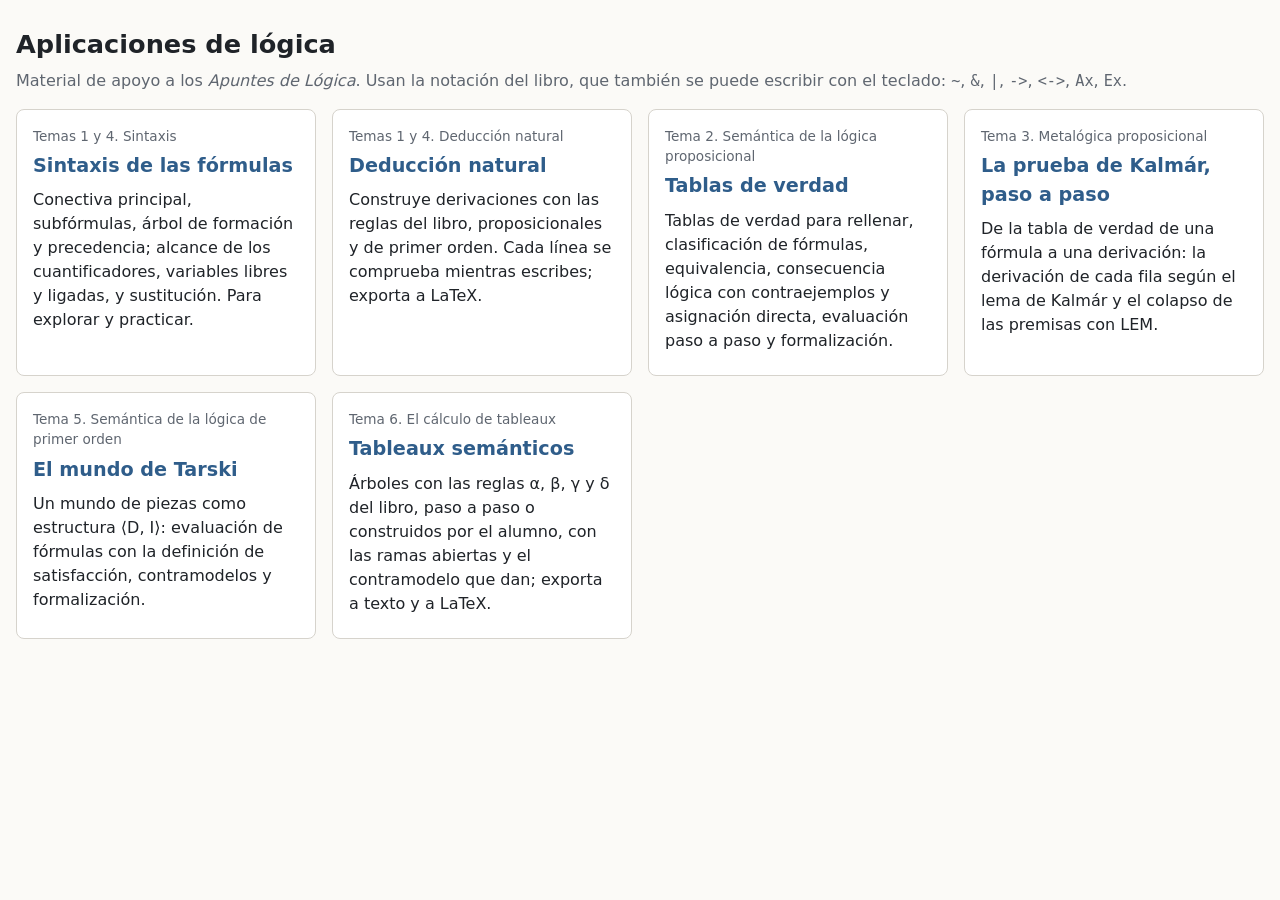
==== index.html @ fde1dd92 "Primera versión pública de las aplicaciones de lógica Seis aplicaciones web para practicar con los A" ====
<!doctype html>
<!-- SPDX-License-Identifier: GPL-3.0-or-later. Copyright (C) 2026 Fernando Soler Toscano -->
<html lang="es">
<head>
  <meta charset="utf-8">
  <meta name="viewport" content="width=device-width, initial-scale=1">
  <title>Aplicaciones de lógica</title>
  <meta name="description" content="Aplicaciones de apoyo a los Apuntes de Lógica (Grado en Filosofía, Universidad de Sevilla).">
  <link rel="stylesheet" href="comun/css/base.css">
  <style>
    .aplicaciones { display: grid; grid-template-columns: repeat(auto-fill, minmax(300px, 1fr)); gap: 16px; }
    .aplicacion { display: block; text-decoration: none; color: var(--texto); margin: 0; }
    .aplicacion:hover { border-color: var(--acento); }
    .aplicacion h2 { color: var(--acento); }
    .aplicacion .tema { font-size: 0.85rem; color: var(--suave); margin: 0 0 6px; }
    .aplicacion p { margin: 0 0 6px; }
  </style>
</head>
<body>
  <header>
    <h1>Aplicaciones de lógica</h1>
    <p class="subtitulo">Material de apoyo a los <i>Apuntes de Lógica</i>. Usan la notación del libro, que también se puede escribir con el teclado: <code>~</code>, <code>&amp;</code>, <code>|</code>, <code>-&gt;</code>, <code>&lt;-&gt;</code>, <code>Ax</code>, <code>Ex</code>.</p>
  </header>

  <main>
    <div class="aplicaciones">
      <a class="bloque aplicacion" href="sintaxis/index.html">
        <p class="tema">Temas 1 y 4. Sintaxis</p>
        <h2>Sintaxis de las fórmulas</h2>
        <p>Conectiva principal, subfórmulas, árbol de formación y precedencia; alcance de los cuantificadores, variables libres y ligadas, y sustitución. Para explorar y practicar.</p>
      </a>
      <a class="bloque aplicacion" href="deduccion/index.html">
        <p class="tema">Temas 1 y 4. Deducción natural</p>
        <h2>Deducción natural</h2>
        <p>Construye derivaciones con las reglas del libro, proposicionales y de primer orden. Cada línea se comprueba mientras escribes; exporta a LaTeX.</p>
      </a>
      <a class="bloque aplicacion" href="tablas/index.html">
        <p class="tema">Tema 2. Semántica de la lógica proposicional</p>
        <h2>Tablas de verdad</h2>
        <p>Tablas de verdad para rellenar, clasificación de fórmulas, equivalencia, consecuencia lógica con contraejemplos y asignación directa, evaluación paso a paso y formalización.</p>
      </a>
      <a class="bloque aplicacion" href="kalmar/index.html">
        <p class="tema">Tema 3. Metalógica proposicional</p>
        <h2>La prueba de Kalmár, paso a paso</h2>
        <p>De la tabla de verdad de una fórmula a una derivación: la derivación de cada fila según el lema de Kalmár y el colapso de las premisas con LEM.</p>
      </a>
      <a class="bloque aplicacion" href="mundo/index.html">
        <p class="tema">Tema 5. Semántica de la lógica de primer orden</p>
        <h2>El mundo de Tarski</h2>
        <p>Un mundo de piezas como estructura ⟨D, I⟩: evaluación de fórmulas con la definición de satisfacción, contramodelos y formalización.</p>
      </a>
      <a class="bloque aplicacion" href="tableaux/index.html">
        <p class="tema">Tema 6. El cálculo de tableaux</p>
        <h2>Tableaux semánticos</h2>
        <p>Árboles con las reglas α, β, γ y δ del libro, paso a paso o construidos por el alumno, con las ramas abiertas y el contramodelo que dan; exporta a texto y a LaTeX.</p>
      </a>
    </div>
  </main>

</body>
</html>
---- comun/css/base.css ----
/* SPDX-License-Identifier: GPL-3.0-or-later
   Copyright (C) 2026 Fernando Soler Toscano */
/* Estilo común de las aplicaciones de lógica */
:root {
  --fondo: #fbfaf7;
  --tarjeta: #ffffff;
  --texto: #1f2328;
  --suave: #5f6670;
  --borde: #d6d3cc;
  --acento: #2f5d8a;
  --acento-suave: #e3ecf5;
  --error: #b42318;
  --error-suave: #fdecea;
  --ok: #1e7d4f;
  --resalte: #fff1b8;
  --resalte-borde: #e0b400;
  --sin: #9aa0a6;
  --f-formula: "STIX Two Math", "Cambria Math", "Latin Modern Math", "Times New Roman", serif;
  /* Colores de las filas (origen de cada línea en el colapso) */
  --o0: #dbe8f5; --o1: #f9e5d7; --o2: #d9ecdf; --o3: #eadff2;
  --o4: #f6edcc; --o5: #d5edee; --o6: #f6dee4; --o7: #e7e9d7;
  --olem: #ecebe8;
  /* Los mismos colores, más intensos, para las franjas y la leyenda */
  --c0: #6b9fd4; --c1: #e8945a; --c2: #5fb07a; --c3: #a77bc9;
  --c4: #d9b52c; --c5: #4fb3b8; --c6: #d9748f; --c7: #9aa25a; --clem: #9a968e;
}
@media (prefers-color-scheme: dark) {
  :root {
    --fondo: #17191c; --tarjeta: #202328; --texto: #e6e6e3; --suave: #a3a8ae;
    --borde: #3a3e44; --acento: #8cb4dc; --acento-suave: #24313d; --error: #f0857a;
    --error-suave: #3a2422; --ok: #6cc59a; --resalte: #4a4122; --resalte-borde: #c9a227; --sin: #6b7178;
    --o0: #324357; --o1: #574032; --o2: #2e483c; --o3: #443954;
    --o4: #534a24; --o5: #29494e; --o6: #533642; --o7: #404432; --olem: #2b2d30;
    --c0: #5b8fc4; --c1: #d8844a; --c2: #4fa06a; --c3: #976bb9;
    --c4: #c9a51c; --c5: #3fa3a8; --c6: #c9647f; --c7: #8a924a; --clem: #8a867e;
  }
}

* { box-sizing: border-box; }
[hidden] { display: none !important; }
body {
  margin: 0; background: var(--fondo); color: var(--texto);
  font-family: system-ui, -apple-system, "Segoe UI", Roboto, sans-serif; line-height: 1.5;
}
header, main, footer { max-width: 1280px; margin: 0 auto; padding: 0 16px; }
header { padding-top: 20px; }
h1 { font-size: 1.6rem; margin: 0.2em 0; }
h2 { font-size: 1.2rem; margin: 0 0 0.4em; }
.subtitulo { margin: 0 0 1em; color: var(--suave); }
footer { color: var(--suave); font-size: 0.85rem; padding: 24px 16px 32px; }
a { color: var(--acento); }

.bloque {
  background: var(--tarjeta); border: 1px solid var(--borde); border-radius: 8px;
  padding: 16px; margin: 0 0 16px;
}
.explica { color: var(--suave); margin-top: 0; }
.desplazable { overflow-x: auto; }

/* Navegación entre aplicaciones */
.volver { font-size: 0.9rem; }
.volver a { text-decoration: none; }

/* Entrada */
label[for="formula"] { font-weight: 600; display: block; margin-bottom: 6px; }
.fila-entrada { display: flex; gap: 8px; flex-wrap: wrap; }
#formula {
  flex: 1 1 320px; font: 1.1rem ui-monospace, "SFMono-Regular", Menlo, Consolas, monospace;
  padding: 8px 10px; border: 1px solid var(--borde); border-radius: 6px; background: var(--fondo); color: var(--texto);
}
button {
  font: inherit; padding: 7px 14px; border-radius: 6px; border: 1px solid var(--acento);
  background: var(--acento); color: #fff; cursor: pointer;
}
@media (prefers-color-scheme: dark) { button { color: #10161c; } }
button:disabled { opacity: 0.4; cursor: default; }
button.secundario, .ejemplos button, .pestanas button, .controles button {
  background: transparent; color: var(--acento);
}
.error { color: var(--error); min-height: 1.4em; margin-top: 6px; }
.ejemplos { display: flex; flex-wrap: wrap; gap: 6px; margin: 4px 0 8px; }
.ejemplos button { font-size: 0.9rem; padding: 4px 10px; }
.ayuda summary { cursor: pointer; color: var(--acento); }
.simbolos td { padding: 2px 8px; font-family: var(--f-formula); font-size: 1.1rem; }
.simbolos code, code { font-family: ui-monospace, Menlo, Consolas, monospace; font-size: 0.95em; }
.tabla-sintaxis { border-collapse: collapse; margin: 4px 0 10px; }
.tabla-sintaxis th, .tabla-sintaxis td { padding: 2px 14px 2px 0; border-bottom: 1px solid var(--borde); text-align: left; }
.tabla-sintaxis thead th { font-size: 0.8rem; font-weight: 600; color: var(--suave); }
.tabla-sintaxis tbody th { font-weight: normal; font-size: 0.92rem; color: var(--suave); }
[data-ayuda-sintaxis] .fo { white-space: nowrap; }
.continuar { margin-top: 12px; }

/* Resumen */
.formula-grande { font-family: var(--f-formula); font-size: 1.4rem; }
.etiqueta { display: inline-block; padding: 1px 8px; border-radius: 10px; font-size: 0.85rem; background: var(--acento-suave); }
.etiqueta.tautologia { background: #dff3e8; color: #135c39; }
.etiqueta.contradiccion { background: var(--error-suave); color: var(--error); }
@media (prefers-color-scheme: dark) { .etiqueta.tautologia { background: #1d3a2b; color: #8fd6b1; } }

/* Tabla de verdad */
.tabla-verdad { border-collapse: collapse; font-family: var(--f-formula); font-size: 1.05rem; }
.tabla-verdad th, .tabla-verdad td { padding: 3px 10px; text-align: center; border-bottom: 1px solid var(--borde); white-space: nowrap; }
.tabla-verdad th { font-weight: normal; border-bottom: 2px solid var(--texto); }
.tabla-verdad .sep { border-left: 2px solid var(--texto); }
.tabla-verdad .principal { font-weight: 700; }
.tabla-verdad td.n { color: var(--suave); font-family: system-ui, sans-serif; font-size: 0.85rem; }
.tabla-verdad tbody tr { cursor: pointer; }
.tabla-verdad tbody tr:hover, .tabla-verdad tbody tr.elegida { background: var(--acento-suave); }

/* Pestañas de las filas */
.pestanas { display: flex; flex-wrap: wrap; gap: 6px; margin-bottom: 10px; }
.pestanas button { font-size: 0.9rem; padding: 3px 10px; }
.pestanas button[aria-selected="true"] { background: var(--acento); color: #fff; }
@media (prefers-color-scheme: dark) { .pestanas button[aria-selected="true"] { color: #10161c; } }
.cabecera-derivacion { font-family: var(--f-formula); font-size: 1.15rem; margin: 6px 0; }
.casilla { display: block; color: var(--suave); font-size: 0.9rem; margin: 4px 0 8px; }
.verificada { color: var(--ok); font-size: 0.85rem; font-family: system-ui, sans-serif; margin-left: 8px; }
.verificada.mal { color: var(--error); }

/* Derivaciones Fitch */
table.fitch { border-collapse: collapse; font-family: var(--f-formula); font-size: 1.05rem; }
table.fitch td { padding: 0 8px; vertical-align: middle; white-space: nowrap; }
table.fitch td.num { text-align: right; color: var(--suave); font-family: system-ui, sans-serif; font-size: 0.85rem; padding-right: 6px; }
table.fitch td.formula { padding: 0; height: 1px; }
table.fitch td.formula .barras { height: 100%; } /* barras sin cortes entre filas */
table.fitch td.just { padding-left: 18px; }
table.fitch td.nota { padding-left: 18px; color: var(--suave); font-style: italic; font-family: system-ui, sans-serif; font-size: 0.82rem; white-space: normal; min-width: 18ch; }
.barras { display: flex; align-items: stretch; min-height: 1.75em; }
.barra { width: 0.95em; border-left: 1.5px solid var(--texto); flex: none; }
.ultima { display: flex; align-items: center; border-left: 1.5px solid var(--texto); padding-left: 0.45em; }
.ultima.inicio { margin-top: 5px; }
.ultima.raya { border-bottom: 1.5px solid var(--texto); }
.f { padding: 2px 10px 2px 0; }
.plegado { color: var(--acento); font-family: system-ui, sans-serif; font-size: 0.85rem; }
tr.plegable, tr.fila-plegada { cursor: pointer; }
tr.plegable:hover td, tr.fila-plegada:hover td { text-decoration: underline dotted var(--acento); }
tr.hip-eliminada td.formula .f { font-weight: 700; }
tr.resaltada td { background: var(--resalte) !important; }
tr.origen-0 td { background: var(--o0); } tr.origen-1 td { background: var(--o1); }
tr.origen-2 td { background: var(--o2); } tr.origen-3 td { background: var(--o3); }
tr.origen-4 td { background: var(--o4); } tr.origen-5 td { background: var(--o5); }
tr.origen-6 td { background: var(--o6); } tr.origen-7 td { background: var(--o7); }
tr.origen-lem td, tr.origen-hipotesis td { background: var(--olem); }
/* Franja del color intenso junto al número, como en la leyenda y en las tarjetas */
tr.origen-0 td.num { box-shadow: inset 4px 0 var(--c0); } tr.origen-1 td.num { box-shadow: inset 4px 0 var(--c1); }
tr.origen-2 td.num { box-shadow: inset 4px 0 var(--c2); } tr.origen-3 td.num { box-shadow: inset 4px 0 var(--c3); }
tr.origen-4 td.num { box-shadow: inset 4px 0 var(--c4); } tr.origen-5 td.num { box-shadow: inset 4px 0 var(--c5); }
tr.origen-6 td.num { box-shadow: inset 4px 0 var(--c6); } tr.origen-7 td.num { box-shadow: inset 4px 0 var(--c7); }
tr.origen-lem td.num, tr.origen-hipotesis td.num { box-shadow: inset 4px 0 var(--clem); }

.detalle { margin-top: 14px; border-top: 1px solid var(--borde); padding-top: 12px; }
.detalle h3 { font-size: 1rem; margin: 0 0 4px; }
.detalle .botones { display: flex; flex-wrap: wrap; gap: 6px; margin: 6px 0 10px; }
.detalle .botones button { font-size: 0.85rem; padding: 3px 10px; }
.leyenda { display: flex; flex-wrap: wrap; gap: 6px 14px; font-size: 0.8rem; color: var(--suave); margin: 4px 0 8px; }
.leyenda span::before { content: ""; display: inline-block; width: 0.9em; height: 0.9em; border-radius: 3px; margin-right: 4px; vertical-align: -1px; background: var(--c); border: 1px solid var(--b, var(--borde)); border-left-width: 4px; }

/* Paneles con campos, mensajes y valores (mundo, tablas) */
h3 { font-size: 1rem; margin: 0 0 8px; }
.rotulo { display: block; font-size: 0.8rem; color: var(--suave); margin: 0 0 3px; }
.panel input[type="text"], .panel textarea, .panel select {
  font: 1.05rem ui-monospace, Menlo, Consolas, monospace; padding: 7px 9px; border: 1px solid var(--borde);
  border-radius: 6px; background: var(--fondo); color: var(--texto);
}
.panel select { font-family: inherit; font-size: 0.95rem; max-width: 100%; min-width: 0; }
.simbolos-botones { display: flex; flex-wrap: wrap; gap: 4px; margin: 4px 0 6px; }
.simbolos-botones button { font: 1.05rem var(--f-formula); padding: 2px 9px; min-width: 2.2em; background: transparent; color: var(--texto); border-color: var(--borde); }
.simbolos-botones button:hover { border-color: var(--acento); }
.frase { font-size: 1.1rem; margin: 8px 0; }
.mensaje { border-left: 4px solid var(--acento); background: var(--acento-suave); padding: 8px 12px; border-radius: 4px; margin: 10px 0; }
.mensaje:empty { display: none; }
.mensaje.mal { border-left-color: var(--error); background: var(--error-suave); }
.mensaje.bien { border-left-color: var(--ok); }
.fo { font-family: var(--f-formula); }
/* Valores de verdad */
.valor { display: inline-block; min-width: 1.6em; text-align: center; font-weight: 700; border-radius: 4px; padding: 0 5px; font-family: var(--f-formula); }
.valor.V, .valor.v1 { background: #dff3e8; color: #135c39; }
.valor.F, .valor.v0 { background: var(--error-suave); color: var(--error); }
@media (prefers-color-scheme: dark) { .valor.V, .valor.v1 { background: #1d3a2b; color: #8fd6b1; } }

/* Filas de opciones y de botones (tablas, tableaux) */
.opciones-fila { display: flex; flex-wrap: wrap; gap: 4px 18px; margin: 10px 0; font-size: 0.92rem; }
.opciones-fila label { cursor: pointer; }
.botones-fila { display: flex; flex-wrap: wrap; gap: 6px; align-items: center; margin: 8px 0; }
button.mini { font-size: 0.85rem; padding: 0 8px; line-height: 1.6; }
button[aria-pressed="true"].secundario { background: var(--acento); color: #fff; }
@media (prefers-color-scheme: dark) { button[aria-pressed="true"].secundario { color: #10161c; } }

/* Árboles dibujados de arriba abajo (tableaux, árboles de formación): cada segmento es
   una columna de nodos; las bifurcaciones van en columnas unidas por una barra. */
.segmento { display: flex; flex-direction: column; align-items: center; }
.arista { width: 0; height: 0.55em; border-left: 1.5px solid var(--texto); }
.arista.corta { height: 0.35em; }
.hijos { display: flex; justify-content: center; align-items: flex-start; }
.rama-col { position: relative; display: flex; flex-direction: column; align-items: center; padding: 0.8em 0.6em 0; }
.rama-col::before { content: ""; position: absolute; top: 0; left: 0; right: 0; border-top: 1.5px solid var(--texto); }
.rama-col:first-child::before { left: 50%; }
.rama-col:last-child::before { right: 50%; }
.rama-col::after { content: ""; position: absolute; top: 0; left: 50%; height: 0.8em; border-left: 1.5px solid var(--texto); }

@media (max-width: 600px) {
  h1 { font-size: 1.3rem; }
}
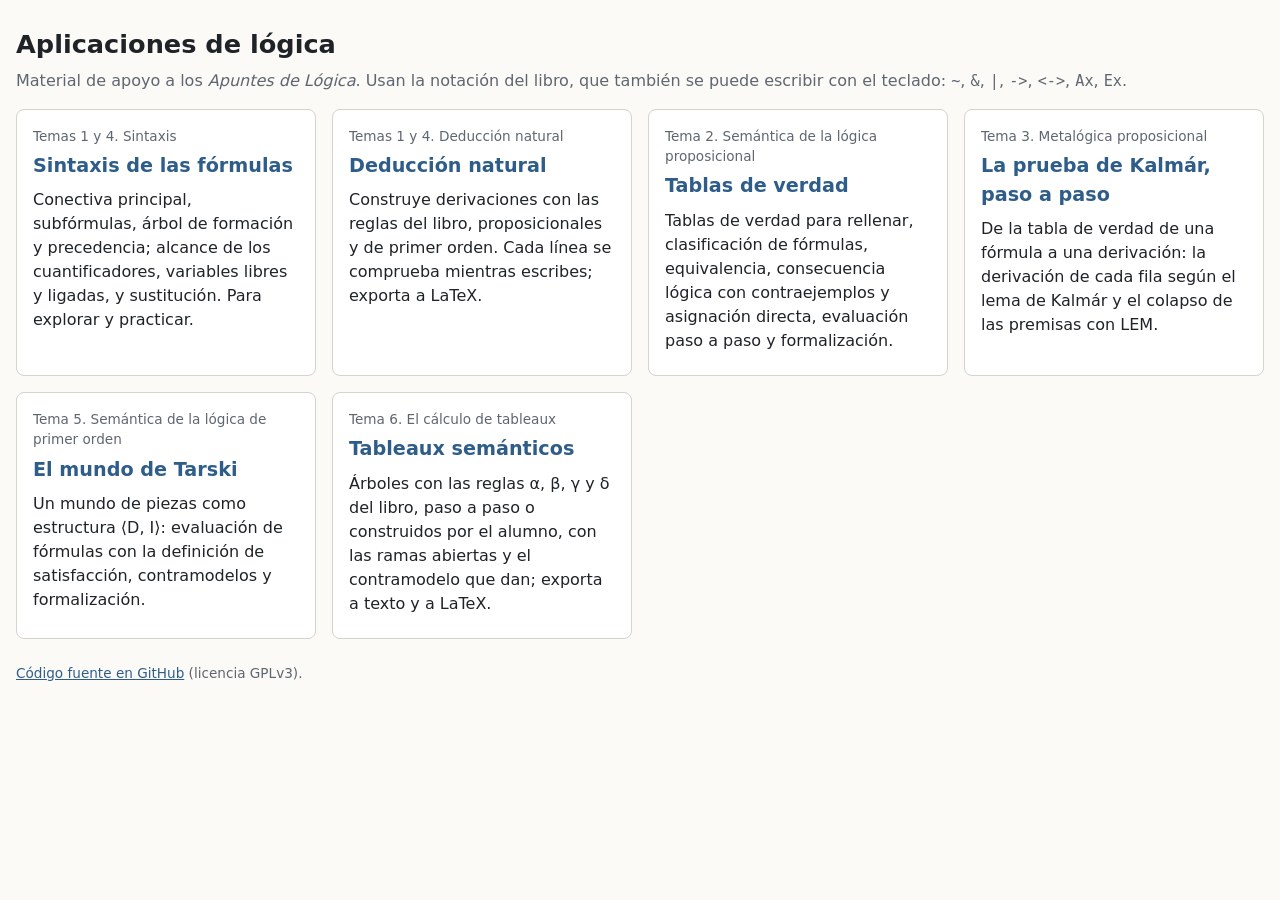
==== commit 4c8b2f33: "Nota sobre el uso de IA generativa en el README y enlace al código fuente en la portada" ====
--- a/index.html
+++ b/index.html
@@ -57,5 +57,9 @@
     </div>
   </main>
 
+  <footer>
+    <a href="https://github.com/fersoler/AplicacionesLogica">Código fuente en GitHub</a> (licencia GPLv3).
+  </footer>
+
 </body>
 </html>
